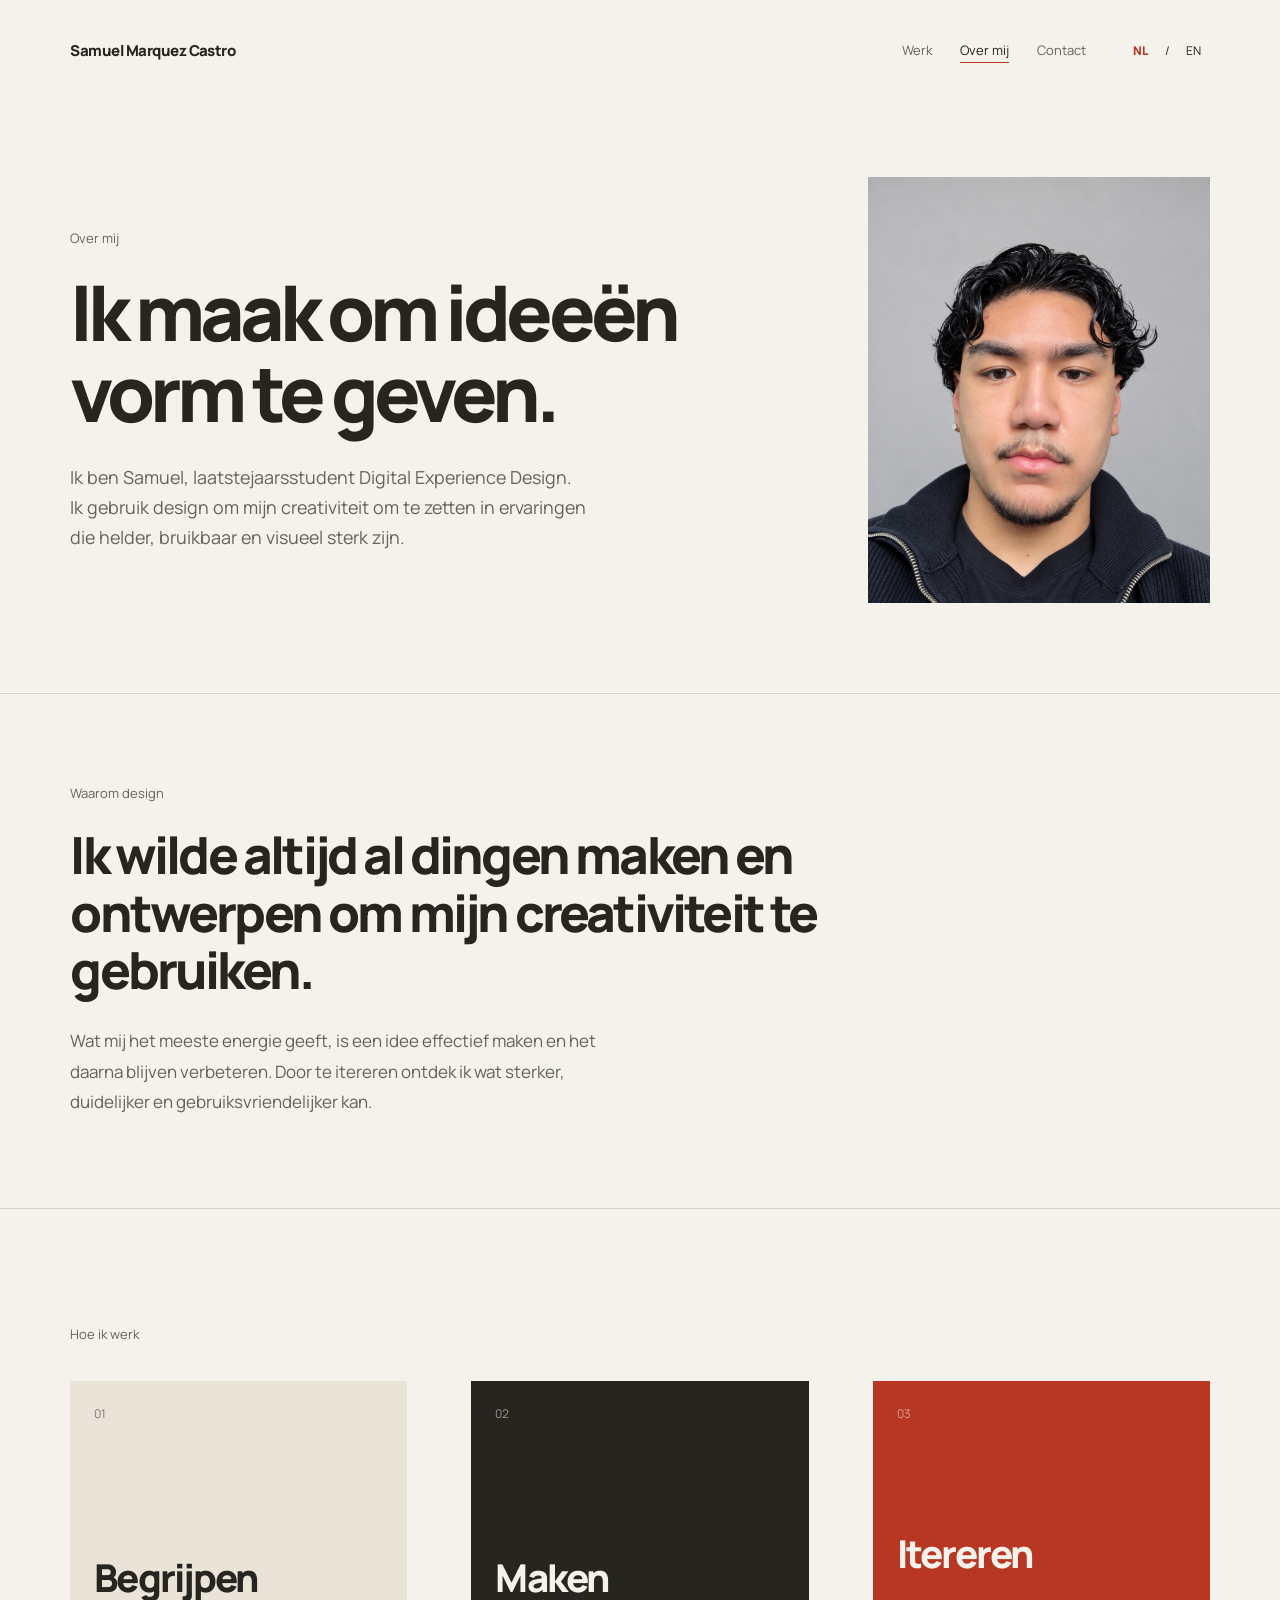
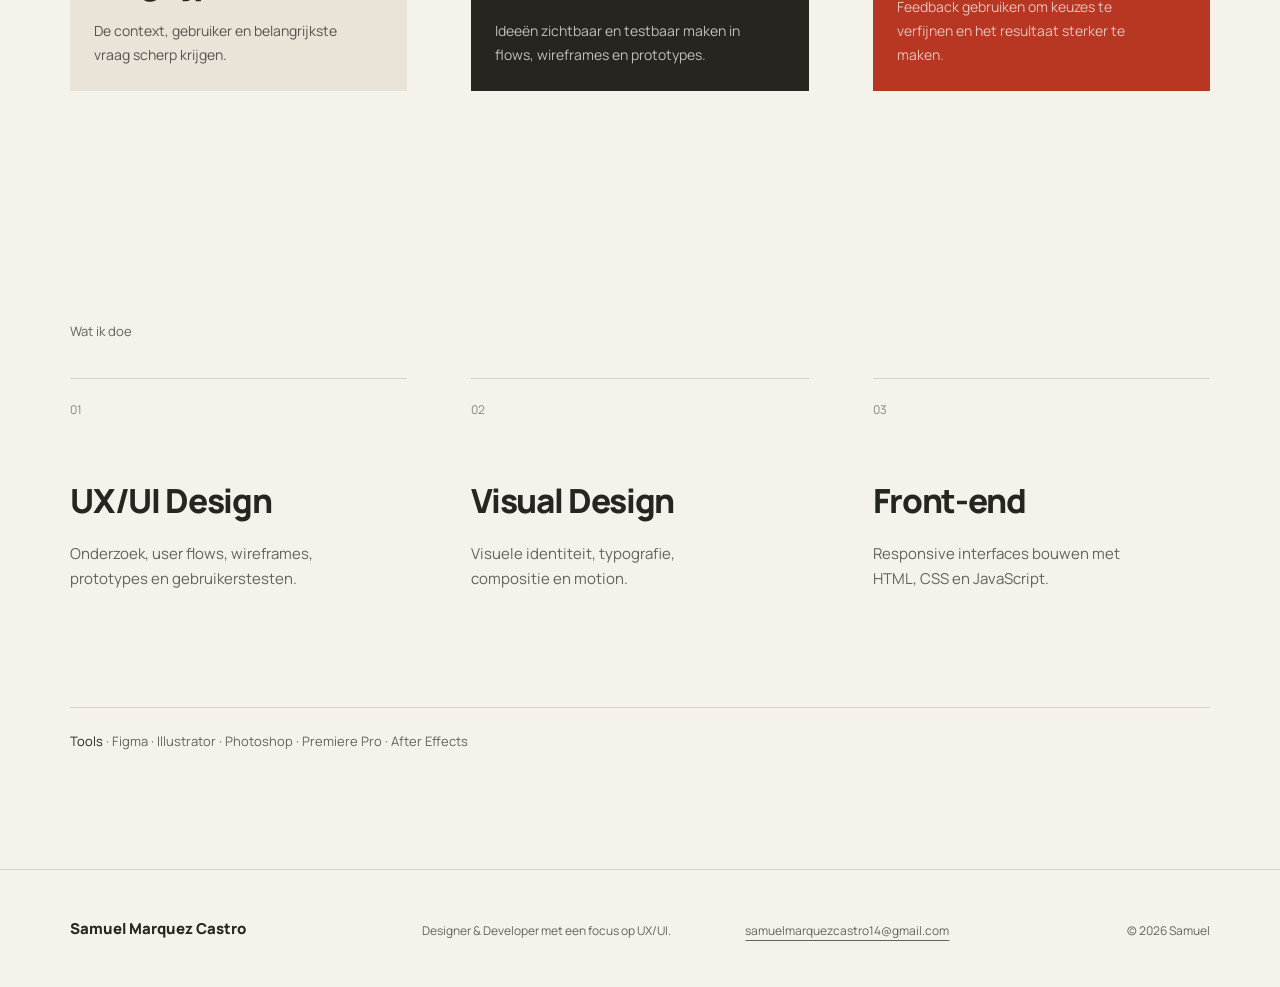
==== about.html @ f9fa9b51 "Refine portfolio identity and homepage motion" ====
<!doctype html>
<html lang="nl">
<head>
  <meta charset="utf-8">
  <meta name="viewport" content="width=device-width, initial-scale=1">
  <meta name="description" content="Over Samuel Marquez Castro, Designer & Developer met een focus op UX/UI.">
  <meta name="theme-color" content="#f5f2eb">
  <title>Over mij | Samuel Marquez Castro</title>
  <link rel="icon" href="assets/favicon.png" type="image/png">
  <link rel="preload" href="assets/fonts/manrope-bold.ttf" as="font" type="font/ttf" crossorigin>
  <link rel="stylesheet" href="css/style.css?v=14">
  <script src="js/main.js?v=8" defer></script>
</head>
<body data-page="about">
  <a class="skip-link" href="#main" data-i18n="skip">Naar de inhoud</a>
  <header class="site-header site-header-static">
    <a class="wordmark" href="index.html" aria-label="Samuel Marquez Castro, home"><span class="wordmark-full">Samuel Marquez Castro</span><span class="wordmark-short" aria-hidden="true">SMC</span></a>
    <div class="header-actions">
      <nav class="site-nav" aria-label="Hoofdnavigatie" data-i18n-aria="mainNavigation">
        <a href="work.html" data-page-link="work.html" data-i18n="navWork">Werk</a>
        <a href="about.html" data-page-link="about.html" data-i18n="navAbout" aria-current="page">Over mij</a>
        <a href="contact.html" data-page-link="contact.html" data-i18n="navContact">Contact</a>
      </nav>
      <nav class="language-switch" aria-label="Taalkeuze">
        <a href="?lang=nl" lang="nl" data-language="nl" aria-current="true">NL</a>
        <span aria-hidden="true">/</span>
        <a href="?lang=en" lang="en" data-language="en">EN</a>
      </nav>
    </div>
  </header>
  <main id="main" tabindex="-1">
    <section class="page-hero about-hero content-width" aria-labelledby="page-title">
      <div class="about-hero-copy">
        <p class="section-label" data-i18n="aboutLabel">Over mij</p>
        <h1 id="page-title" data-i18n="aboutTitle">Ik maak om ideeën vorm te geven.</h1>
        <p class="page-intro" data-i18n="aboutIntro">Ik ben Samuel, laatstejaarsstudent Digital Experience Design. Ik gebruik design om mijn creativiteit om te zetten in ervaringen die helder, bruikbaar en visueel sterk zijn.</p>
      </div>
      <figure class="about-portrait">
        <img src="assets/images/samuel-portrait.png" width="1122" height="1402" alt="Portret van Samuel Marquez Castro." data-i18n-alt="portraitAlt" decoding="async">
      </figure>
    </section>
    <section class="about-story content-width" aria-labelledby="direction-title">
      <p class="section-label" data-i18n="directionLabel">Waarom design</p>
      <div>
        <h2 id="direction-title" data-i18n="directionTitle">Ik wilde altijd al dingen maken en ontwerpen om mijn creativiteit te gebruiken.</h2>
        <p data-i18n="directionCopy">Wat mij het meeste energie geeft, is een idee effectief maken en het daarna blijven verbeteren. Door te itereren ontdek ik wat sterker, duidelijker en gebruiksvriendelijker kan.</p>
      </div>
    </section>
    <section class="process content-width" aria-labelledby="process-title">
      <h2 id="process-title" class="section-label" data-i18n="processLabel">Hoe ik werk</h2>
      <div class="process-grid">
        <article>
          <p class="service-number">01</p>
          <h3 data-i18n="processUnderstandTitle">Begrijpen</h3>
          <p data-i18n="processUnderstandCopy">De context, gebruiker en belangrijkste vraag scherp krijgen.</p>
        </article>
        <article>
          <p class="service-number">02</p>
          <h3 data-i18n="processMakeTitle">Maken</h3>
          <p data-i18n="processMakeCopy">Ideeën zichtbaar en testbaar maken in flows, wireframes en prototypes.</p>
        </article>
        <article>
          <p class="service-number">03</p>
          <h3 data-i18n="processIterateTitle">Itereren</h3>
          <p data-i18n="processIterateCopy">Feedback gebruiken om keuzes te verfijnen en het resultaat sterker te maken.</p>
        </article>
      </div>
    </section>
    <section class="services content-width" aria-labelledby="services-title">
      <h2 id="services-title" class="section-label" data-i18n="servicesLabel">Wat ik doe</h2>
      <div class="services-grid">
        <article>
          <p class="service-number">01</p>
          <h3>UX/UI Design</h3>
          <p data-i18n="serviceProduct">Onderzoek, user flows, wireframes, prototypes en gebruikerstesten.</p>
        </article>
        <article>
          <p class="service-number">02</p>
          <h3>Visual Design</h3>
          <p data-i18n="serviceVisual">Visuele identiteit, typografie, compositie en motion.</p>
        </article>
        <article>
          <p class="service-number">03</p>
          <h3>Front-end</h3>
          <p data-i18n="serviceFrontend">Responsive interfaces bouwen met HTML, CSS en JavaScript.</p>
        </article>
      </div>
      <p class="tools-line"><span data-i18n="toolsLabel">Tools</span> · Figma · Illustrator · Photoshop · Premiere Pro · After Effects</p>
    </section>
  </main>
  <footer class="site-footer content-width">
    <a class="footer-name" href="index.html" data-page-link="index.html">Samuel Marquez Castro</a>
    <p data-i18n="footerRole">Designer &amp; Developer met een focus op UX/UI.</p>
    <a class="footer-email" href="mailto:samuelmarquezcastro14@gmail.com">samuelmarquezcastro14@gmail.com</a>
    <p class="footer-meta">© <span data-current-year></span> Samuel</p>
  </footer>
</body>
</html>
---- css/style.css ----
/* Gedeelde portfolio-stijlen. Kleuren en buitenmarges staan in :root. */

@font-face {
  font-family: Manrope;
  src: url('../assets/fonts/manrope-bold.ttf') format('truetype');
  font-weight: 800;
  font-style: normal;
  font-display: swap;
}
@font-face {
  font-family: Manrope;
  src: url('../assets/fonts/manrope-regular.ttf') format('truetype');
  font-weight: 400;
  font-style: normal;
  font-display: swap;
}

:root {
  --background: #f5f2eb;
  --text: #262520;
  --accent: #b73723;
  --gutter: clamp(24px, 5.5vw, 104px);
}

* { box-sizing: border-box; }
html { color-scheme: light; }
body {
  margin: 0;
  background: var(--background);
  color: var(--text);
  font-family: Manrope, Arial, sans-serif;
  -webkit-font-smoothing: antialiased;
}
a { color: inherit; text-decoration: none; }
::selection { background: var(--accent); color: var(--background); }
:focus-visible { outline: 2px solid var(--accent); outline-offset: 6px; }
main:focus { outline: none; }
.accent { color: var(--accent); }

/* Header staat bovenop de hero en telt niet op bij de schermhoogte. */
.site-header {
  position: absolute;
  z-index: 1;
  inset: 0 0 auto;
  max-width: 1800px;
  height: 100px;
  margin-inline: auto;
  padding-inline: var(--gutter);
  display: flex;
  align-items: center;
  justify-content: space-between;
}
.site-header-static { position: relative; }
.wordmark {
  padding-block: 12px;
  font-size: 15px;
  font-weight: 800;
  letter-spacing: -.035em;
}
.wordmark-short { display: none; }
.header-actions { display: flex; align-items: center; gap: clamp(20px, 3vw, 54px); }
.site-nav { display: flex; align-items: center; gap: clamp(16px, 2.2vw, 36px); font-size: 13px; }
.site-nav a { padding-block: 12px; color: #666259; }
.site-nav a:hover,
.site-nav a[aria-current="page"] { color: var(--text); }
.site-nav a[aria-current="page"] { text-decoration: underline; text-decoration-color: var(--accent); text-underline-offset: 7px; }
.language-switch { display: flex; align-items: center; gap: 8px; font-size: 12px; }
.language-switch a { min-height: 44px; min-width: 32px; display: grid; place-items: center; }
.language-switch a[aria-current] { color: var(--accent); font-weight: 800; }
.language-switch a:hover { text-decoration: underline; text-underline-offset: 5px; }

/* Eén volledig openingsscherm met uitsluitend de grote titel. */
.hero {
  min-height: 100svh;
  min-height: 100dvh;
  max-width: 1800px;
  margin-inline: auto;
  padding: 120px var(--gutter);
  display: flex;
  align-items: center;
}
.hero-composition { width: 100%; text-align: center; }
.hero-role {
  margin: 0 0 clamp(28px, 4vw, 54px);
  font-size: 12px;
  line-height: 1.5;
  letter-spacing: .08em;
  text-transform: uppercase;
  color: #666259;
}
.hero h1 {
  width: 100%;
  margin: 0;
  text-align: center;
  font-size: clamp(54px, 8.2vw, 138px);
  font-weight: 800;
  line-height: 1.02;
  letter-spacing: -.07em;
  opacity: var(--hero-opacity, 1);
  transform: translate3d(0, var(--hero-shift, 0), 0);
  will-change: transform, opacity;
}
.hero-line { display: block; text-wrap: balance; }

/* Dezelfde marges verbinden de tekst en projectbeelden met de hero. */
.content-width { max-width: 1800px; margin-inline: auto; padding-inline: var(--gutter); }
.section-label { margin: 0; font-size: 13px; font-weight: 400; line-height: 1.6; color: #666259; }
.introduction { padding-block: clamp(80px, 7vw, 115px) clamp(75px, 8vw, 110px); }
.introduction h2 {
  max-width: 20ch;
  margin: 22px 0 0;
  font-size: clamp(40px, 4.8vw, 76px);
  font-weight: 800;
  line-height: 1.1;
  letter-spacing: -.06em;
  text-wrap: balance;
}
.intro-copy { max-width: 58ch; margin: 30px 0 0; font-size: clamp(17px, 1.4vw, 20px); line-height: 1.65; color: #666259; }
.selected-work { padding-bottom: clamp(90px, 12vw, 180px); }
.project-heading {
  display: grid;
  grid-template-columns: minmax(0, 1fr) auto auto;
  align-items: baseline;
  column-gap: clamp(12px, 1.6vw, 24px);
  margin-block: 26px 42px;
  padding-top: 18px;
  border-top: 1px solid #d8d2c8;
}
.project-heading h3 { grid-column: 1; grid-row: 1; margin: 0; font-size: clamp(52px, 7.8vw, 120px); font-weight: 800; line-height: 1.1; letter-spacing: -.065em; }
.project-heading .project-index { grid-column: 2; grid-row: 1; }
.project-heading .project-discipline { grid-column: 3; grid-row: 1; }
.project-index { margin: 0; font-size: 12px; color: #8a857c; font-variant-numeric: tabular-nums; }
.project-discipline { margin: 0; font-size: 13px; color: #666259; }
.project-stage {
  position: relative;
  overflow: hidden;
  margin: 0;
  min-height: clamp(560px, 51vw, 820px);
  --identity-shift: 0px;
  --device-shift: 0px;
  --logo-shift: 0px;
  --coat-shift: 0px;
  --knit-shift: 0px;
}
.project-stage-lumiere { min-height: clamp(630px, 60vw, 850px); background: #211d1c; color: #f2eee6; }
.lumiere-identity {
  position: absolute;
  z-index: 1;
  inset: 13% auto auto 8%;
  display: flex;
  flex-direction: column;
  align-items: flex-start;
  transform: translate3d(0, var(--identity-shift), 0);
}
.lumiere-identity span { margin-bottom: clamp(20px, 3vw, 38px); font-size: 12px; letter-spacing: .08em; text-transform: uppercase; color: #bdb4aa; }
.lumiere-identity img {
  display: block;
  width: clamp(300px, 36vw, 490px);
  height: auto;
  filter: invert(1);
}
.lumiere-device {
  position: absolute;
  z-index: 2;
  right: 7%;
  bottom: -12%;
  width: clamp(265px, 30vw, 400px);
  padding: 6px;
  border: 1px solid #4e4742;
  border-radius: 28px;
  background: #0d0c0c;
  box-shadow: 0 24px 60px #0007;
  transform: translate3d(0, var(--device-shift), 0);
}
.lumiere-device img {
  display: block;
  width: 100%;
  height: auto;
  border-radius: 21px;
}
.project-context { display: grid; grid-template-columns: 1.2fr 1fr; gap: 15%; margin-top: 40px; }
.project-description { margin: 0; max-width: 30ch; font-size: clamp(21px, 2.2vw, 32px); line-height: 1.5; letter-spacing: -.035em; }
.project-facts > p:not(.section-label) { max-width: 36ch; font-size: 15px; line-height: 1.7; color: #666259; margin: 14px 0 20px; }
.project-link { display: inline-flex; gap: 30px; align-items: center; min-height: 44px; border-bottom: 1px solid var(--accent); font-size: 14px; }
.project-link:hover { color: var(--accent); }
.project-link > span:last-child { transition: transform .25s ease; }
.project-link:hover > span:last-child { transform: translate(3px, -3px); }

.project-burberry { margin-top: clamp(150px, 18vw, 290px); }
.project-stage-burberry { background: #d8c8ae; }
.burberry-preview-logo {
  position: absolute;
  z-index: 1;
  top: 4%;
  right: 7%;
  width: min(30%, 360px);
  aspect-ratio: 3 / 2;
  overflow: hidden;
  transform: translate3d(0, var(--logo-shift), 0);
}
.burberry-preview-logo img,
.work-burberry-logo-crop img {
  position: absolute;
  display: block;
  width: 166.667%;
  max-width: none;
  height: auto;
  left: -33.333%;
  top: -67.5%;
}
.burberry-garment { position: absolute; z-index: 2; }
.burberry-garment img {
  display: block;
  width: 100%;
  height: auto;
  filter: drop-shadow(0 28px 25px #5a49352a);
}
.burberry-garment-coat {
  left: 5%;
  bottom: -18%;
  width: min(48%, 720px);
  transform: translate3d(0, var(--coat-shift), 0);
}
.burberry-garment-knit {
  right: 4%;
  bottom: -16%;
  width: min(34%, 510px);
  transform: translate3d(0, var(--knit-shift), 0);
}

.page-hero { padding-block: clamp(65px, 6vw, 100px) clamp(65px, 7vw, 105px); }
.page-hero h1,
.contact-page h1 {
  max-width: 19ch;
  margin: 22px 0 0;
  font-size: clamp(50px, 6vw, 94px);
  font-weight: 800;
  line-height: 1.06;
  letter-spacing: -.065em;
  text-wrap: balance;
}
.page-intro { max-width: 58ch; margin: 30px 0 0; font-size: clamp(17px, 1.4vw, 20px); line-height: 1.65; color: #666259; }
.about-hero {
  display: grid;
  grid-template-columns: minmax(0, 1.35fr) minmax(280px, .65fr);
  gap: clamp(50px, 7vw, 120px);
  align-items: center;
}
.about-hero-copy h1 { max-width: 12ch; }
.about-hero-copy .page-intro { max-width: 47ch; }
.about-portrait { margin: 0; }
.about-portrait img { display: block; width: 100%; height: auto; aspect-ratio: 4 / 5; object-fit: cover; }
.about-portrait figcaption { margin-top: 12px; font-size: 11px; color: #8a857c; }
.work-list { padding-bottom: clamp(130px, 17vw, 260px); }
.work-row {
  display: grid;
  grid-template-columns: 36px minmax(360px, .95fr) 1fr 44px;
  gap: clamp(18px, 3vw, 48px);
  align-items: center;
  padding-block: clamp(34px, 5vw, 72px);
  border-top: 1px solid #d8d2c8;
}
.work-row:last-child { border-bottom: 1px solid #d8d2c8; }
.work-row h2 { margin: 0; font-size: clamp(42px, 5.8vw, 88px); line-height: 1; letter-spacing: -.06em; }
.work-discipline { margin: 15px 0 0; font-size: 12px; color: #666259; }
.work-thumbnail { grid-column: 2; grid-row: 1 / 3; }
.work-title-group { grid-column: 3; grid-row: 1; align-self: end; }
.work-summary { grid-column: 3; grid-row: 2; align-self: start; margin-top: 22px; }
.work-arrow { grid-column: 4; grid-row: 1 / 3; }
.work-thumbnail {
  position: relative;
  overflow: hidden;
  min-height: 245px;
  aspect-ratio: 1.32 / 1;
  isolation: isolate;
}
.work-thumbnail img { position: absolute; z-index: 2; display: block; height: auto; transition: transform .5s cubic-bezier(.22, 1, .36, 1); }
.work-thumbnail:hover img { transform: translateY(-4px) scale(1.025); }
.work-thumbnail-lumiere { background: #211d1c; color: #f2eee6; }
.work-thumbnail-lumiere .work-thumbnail-logo { z-index: 1; top: 13%; left: 8%; width: 45%; filter: invert(1); transition: none; }
.work-thumbnail-lumiere:hover .work-thumbnail-logo { transform: none; }
.work-thumbnail-lumiere .work-preview-screen { right: 9%; bottom: -24%; width: 31%; border: 5px solid #0d0c0c; border-radius: 13px; }
.work-thumbnail-burberry { background: #d8c8ae; color: #2f281f; }
.work-thumbnail-burberry > img { right: 4%; bottom: -50%; width: 57%; filter: drop-shadow(0 16px 18px #5a49352a); }
.work-thumbnail-burberry > .work-burberry-logo-crop {
  position: absolute;
  z-index: 1;
  top: 7%;
  left: 8%;
  width: 45%;
  aspect-ratio: 3 / 2;
  overflow: hidden;
}
.work-thumbnail-burberry .work-burberry-logo-crop img { z-index: 1; transition: none; }
.work-thumbnail-burberry:hover .work-burberry-logo-crop img { transform: none; }
.work-summary > p:first-child { max-width: 32ch; margin: 0; font-size: 14px; line-height: 1.7; color: #666259; }
.work-type { margin: 25px 0 0; font-size: 11px; color: #8a857c; }
.work-arrow { display: grid; width: 44px; height: 44px; place-items: center; font-size: 18px; color: #8a857c; transition: color .25s ease, transform .25s ease; }
.work-row:has(.work-thumbnail:hover) .work-arrow { color: var(--accent); transform: translate(3px, -3px); }
.about-story {
  padding-block: clamp(65px, 7vw, 105px);
  border-top: 1px solid #d8d2c8;
}
.about-story h2 { max-width: 23ch; margin: 22px 0 28px; font-size: clamp(34px, 4vw, 62px); line-height: 1.12; letter-spacing: -.055em; }
.about-story div > p { max-width: 55ch; margin: 0; font-size: 17px; line-height: 1.8; color: #666259; }
.process { padding-block: clamp(80px, 9vw, 140px); border-top: 1px solid #d8d2c8; }
.process-grid { display: grid; grid-template-columns: repeat(3, 1fr); gap: clamp(30px, 5vw, 80px); margin-top: 36px; }
.process-grid article { min-height: 310px; padding: 24px; background: #e9e3d8; display: flex; flex-direction: column; }
.process-grid article:nth-child(2) { background: #262520; color: #f5f2eb; }
.process-grid article:nth-child(3) { background: #b73723; color: #f5f2eb; }
.process-grid .service-number { margin-bottom: auto; color: currentColor; opacity: .55; }
.process-grid h3 { margin: 50px 0 15px; font-size: clamp(27px, 3vw, 44px); letter-spacing: -.05em; }
.process-grid article > p:last-child { max-width: 29ch; margin: 0; font-size: 14px; line-height: 1.7; color: currentColor; opacity: .75; }
.services { padding-block: clamp(80px, 9vw, 140px); }
.services-grid { display: grid; grid-template-columns: repeat(3, 1fr); gap: clamp(30px, 5vw, 80px); margin-top: 36px; }
.services-grid article { padding-top: 22px; border-top: 1px solid #d8d2c8; }
.service-number { margin: 0 0 60px; font-size: 12px; color: #8a857c; }
.services-grid h3 { margin: 0 0 18px; font-size: clamp(24px, 2.6vw, 38px); letter-spacing: -.04em; }
.services-grid article > p:last-child { max-width: 31ch; margin: 0; font-size: 15px; line-height: 1.7; color: #666259; }
.tools-line { margin: clamp(70px, 9vw, 130px) 0 0; padding-top: 20px; border-top: 1px solid #d8d2c8; font-size: 13px; line-height: 2; color: #666259; }
.tools-line span { color: var(--text); }
.contact-page { min-height: calc(100svh - 100px); padding-block: clamp(65px, 6vw, 100px) clamp(90px, 10vw, 140px); }
.contact-panel {
  margin-top: clamp(75px, 8vw, 120px);
  padding: clamp(38px, 6vw, 90px);
  background: var(--text);
  color: var(--background);
}
.contact-kicker { margin: 0 0 clamp(70px, 10vw, 145px); font-size: 12px; color: #bbb5aa; }
.contact-email {
  display: flex;
  align-items: center;
  justify-content: space-between;
  gap: 35px;
  padding-bottom: 16px;
  border-bottom: 2px solid #716c63;
  font-size: clamp(22px, 3.5vw, 56px);
  line-height: 1.2;
  letter-spacing: -.05em;
  transition: border-color .25s ease;
}
.contact-email:hover { border-color: var(--accent); }
.contact-email span { transition: transform .25s ease; }
.contact-email:hover span:last-child { transform: translate(4px, -4px); }
.contact-details {
  display: grid;
  grid-template-columns: 1fr 1fr;
  gap: 12%;
  margin-top: clamp(70px, 9vw, 125px);
  padding-block: 30px;
  border-block: 1px solid #d8d2c8;
}
.contact-details > div { display: grid; grid-template-columns: .55fr 1fr; gap: 25px; }
.contact-details > div > p:last-child { max-width: 31ch; margin: 0; font-size: 14px; line-height: 1.7; }
.site-footer {
  display: grid;
  grid-template-columns: 1.1fr 1fr 1.2fr auto;
  gap: 32px;
  align-items: end;
  padding-block: 48px;
  border-top: 1px solid #d8d2c8;
  font-size: 12px;
  color: #666259;
}
.site-footer p { margin: 0; }
.footer-name { font-size: 15px; font-weight: 800; color: var(--text); }
.footer-name span { color: var(--accent); }
.footer-email { text-decoration: underline; text-underline-offset: 5px; }
.footer-email:hover { color: var(--text); }
.footer-meta { justify-self: end; }

/* Alleen JavaScript voegt de startstatus toe. Zonder JS blijft alles zichtbaar. */
@media (prefers-reduced-motion: no-preference) {
  .lumiere-identity,
  .lumiere-device,
  .burberry-preview-logo,
  .burberry-garment {
    will-change: transform;
  }
  .reveal-pending {
    opacity: 0;
    transform: translate3d(0, 28px, 0);
  }
  .reveal-pending.is-revealed {
    opacity: 1;
    transform: translate3d(0, 0, 0);
    transition: opacity .8s cubic-bezier(.22, 1, .36, 1),
      transform .8s cubic-bezier(.22, 1, .36, 1);
  }
  .project-stage.reveal-pending { transform: translate3d(0, 20px, 0); }
  .project-stage.reveal-pending.is-revealed { transform: translate3d(0, 0, 0); }
  .project-stage.reveal-pending img { transform: translate3d(0, 18px, 0); }
  .project-stage.reveal-pending.is-revealed img {
    transform: translate3d(0, 0, 0);
    transition: transform 1.05s cubic-bezier(.22, 1, .36, 1) .08s;
  }
  .project-stage.reveal-pending.is-revealed .lumiere-device img,
  .project-stage.reveal-pending.is-revealed .burberry-preview-logo img { transition-delay: .16s; }
  .project-context.reveal-pending {
    transform: none;
  }
  .project-context.reveal-pending > * {
    opacity: 0;
    transform: translate3d(0, 22px, 0);
  }
  .project-context.reveal-pending.is-revealed > * {
    opacity: 1;
    transform: translate3d(0, 0, 0);
    transition: opacity .75s cubic-bezier(.22, 1, .36, 1),
      transform .75s cubic-bezier(.22, 1, .36, 1);
  }
  .project-context.reveal-pending.is-revealed > *:last-child { transition-delay: .1s; }
}
@media (prefers-reduced-motion: reduce) {
  .hero h1,
  .lumiere-identity,
  .lumiere-device,
  .burberry-preview-logo,
  .burberry-garment { transform: none; opacity: 1; }
  .project-link > span:last-child { transition: none; transform: none; }
  .work-thumbnail img,
  .work-arrow,
  .contact-email,
  .contact-email span { transition: none; }
  .work-thumbnail:hover img,
  .work-row:has(.work-thumbnail:hover) .work-arrow { transform: none; }
}

/* De hero blijft direct zichtbaar; alleen de regels komen subtiel binnen. */
@keyframes enter {
  from { opacity: 0; transform: translate3d(0, 20px, 0); }
  to { opacity: 1; transform: translate3d(0, 0, 0); }
}
@media (prefers-reduced-motion: no-preference) {
  .hero-role { animation: enter .7s cubic-bezier(.22, 1, .36, 1) both; }
  .hero-line { animation: enter .9s cubic-bezier(.22, 1, .36, 1) both; }
  .hero-line:first-child { animation-delay: .08s; }
  .hero-line:last-child { animation-delay: .16s; }
}

.skip-link {
  position: fixed;
  top: 12px;
  left: 20px;
  z-index: 2;
  padding: 12px 20px;
  background: var(--text);
  color: var(--background);
  transform: translateY(-160%);
}
.skip-link:focus { transform: translateY(0); }

/* Op mobiel delen beide regels dezelfde linkermarge. */
@media (max-width: 767px) {
  .site-header { height: 80px; }
  .wordmark { font-size: 18px; letter-spacing: -.055em; }
  .wordmark-full { display: none; }
  .wordmark-short { display: inline; }
  .header-actions { gap: 12px; }
  .site-nav { gap: 12px; font-size: 11px; }
  .site-nav a { padding-block: 14px; }
  .language-switch { gap: 3px; font-size: 10px; }
  .language-switch a { min-width: 23px; }
  .hero { padding-block: 100px; }
  .hero-role { max-width: 28ch; margin-inline: auto; font-size: 10px; }
  .hero h1 { font-size: clamp(43px, 11.8vw, 72px); line-height: 1.06; }
  .project-heading { gap: 8px 12px; margin-block: 22px 28px; }
  .project-heading h3 { grid-column: 1 / -1; grid-row: 1; }
  .project-heading .project-index { grid-column: 2; grid-row: 2; }
  .project-heading .project-discipline { grid-column: 3; grid-row: 2; }
  .project-stage { min-height: 540px; }
  .project-stage-lumiere { min-height: 570px; }
  .lumiere-identity { inset: 9% auto auto 8%; }
  .lumiere-identity span { margin-bottom: 21px; font-size: 10px; }
  .lumiere-identity img { width: min(40vw, 160px); }
  .lumiere-device { right: 8%; bottom: -7%; width: 58%; max-width: 250px; border-radius: 24px; }
  .lumiere-device img { border-radius: 16px; }
  .project-context { grid-template-columns: 1fr; gap: 28px; margin-top: 28px; }
  .project-burberry { margin-top: 130px; }
  .project-stage-burberry { min-height: 500px; }
  .burberry-preview-logo { top: 6%; right: 8%; width: min(50%, 210px); }
  .burberry-garment-coat { left: -13%; bottom: -7%; width: 78%; }
  .burberry-garment-knit { right: -10%; bottom: -3%; width: 55%; }
  .page-hero { padding-block: 65px 80px; }
  .page-hero h1,
  .contact-page h1 { margin-top: 18px; font-size: clamp(44px, 12vw, 64px); }
  .page-intro { margin-top: 24px; }
  .about-hero { grid-template-columns: 1fr; gap: 60px; }
  .about-portrait { width: 82%; margin-left: auto; }
  .work-row { grid-template-columns: 28px 1fr 44px; gap: 18px 12px; align-items: start; }
  .work-row > .project-index { grid-column: 1; grid-row: 2; margin-top: 8px; }
  .work-thumbnail { grid-column: 1 / -1; min-height: 0; aspect-ratio: 1.25 / 1; }
  .work-thumbnail-lumiere .work-preview-screen { width: 34%; }
  .work-thumbnail-burberry > img { bottom: -42%; width: 61%; }
  .work-title-group { grid-column: 2; grid-row: 2; }
  .work-arrow { grid-column: 3; grid-row: 2; }
  .work-summary { grid-column: 2 / -1; }
  .process-grid { grid-template-columns: 1fr; gap: 14px; }
  .process-grid article { min-height: 270px; }
  .services-grid { grid-template-columns: 1fr; gap: 56px; }
  .service-number { margin-bottom: 32px; }
  .contact-page { min-height: calc(100svh - 80px); padding-block: 65px 110px; }
  .contact-panel { margin-inline: calc(var(--gutter) * -1); padding-inline: var(--gutter); }
  .contact-kicker { margin-bottom: 75px; }
  .contact-email { max-width: 100%; gap: 14px; font-size: clamp(17px, 5vw, 22px); overflow-wrap: anywhere; }
  .contact-details { grid-template-columns: 1fr; gap: 38px; }
  .contact-details > div { grid-template-columns: 1fr; gap: 8px; }
  .site-footer { grid-template-columns: 1fr; gap: 16px; align-items: start; }
  .footer-meta { justify-self: start; margin-top: 18px; }
}
@media (max-width: 360px) {
  .site-header {
    height: 116px;
    flex-direction: column;
    align-items: flex-start;
    justify-content: center;
    gap: 4px;
  }
  .wordmark { padding-block: 0; }
  .header-actions { width: 100%; justify-content: space-between; gap: 8px; }
}
@media (max-height: 500px) and (min-width: 768px) {
  .hero { padding-block: 100px 40px; }
  .hero h1 { font-size: 18vh; }
}
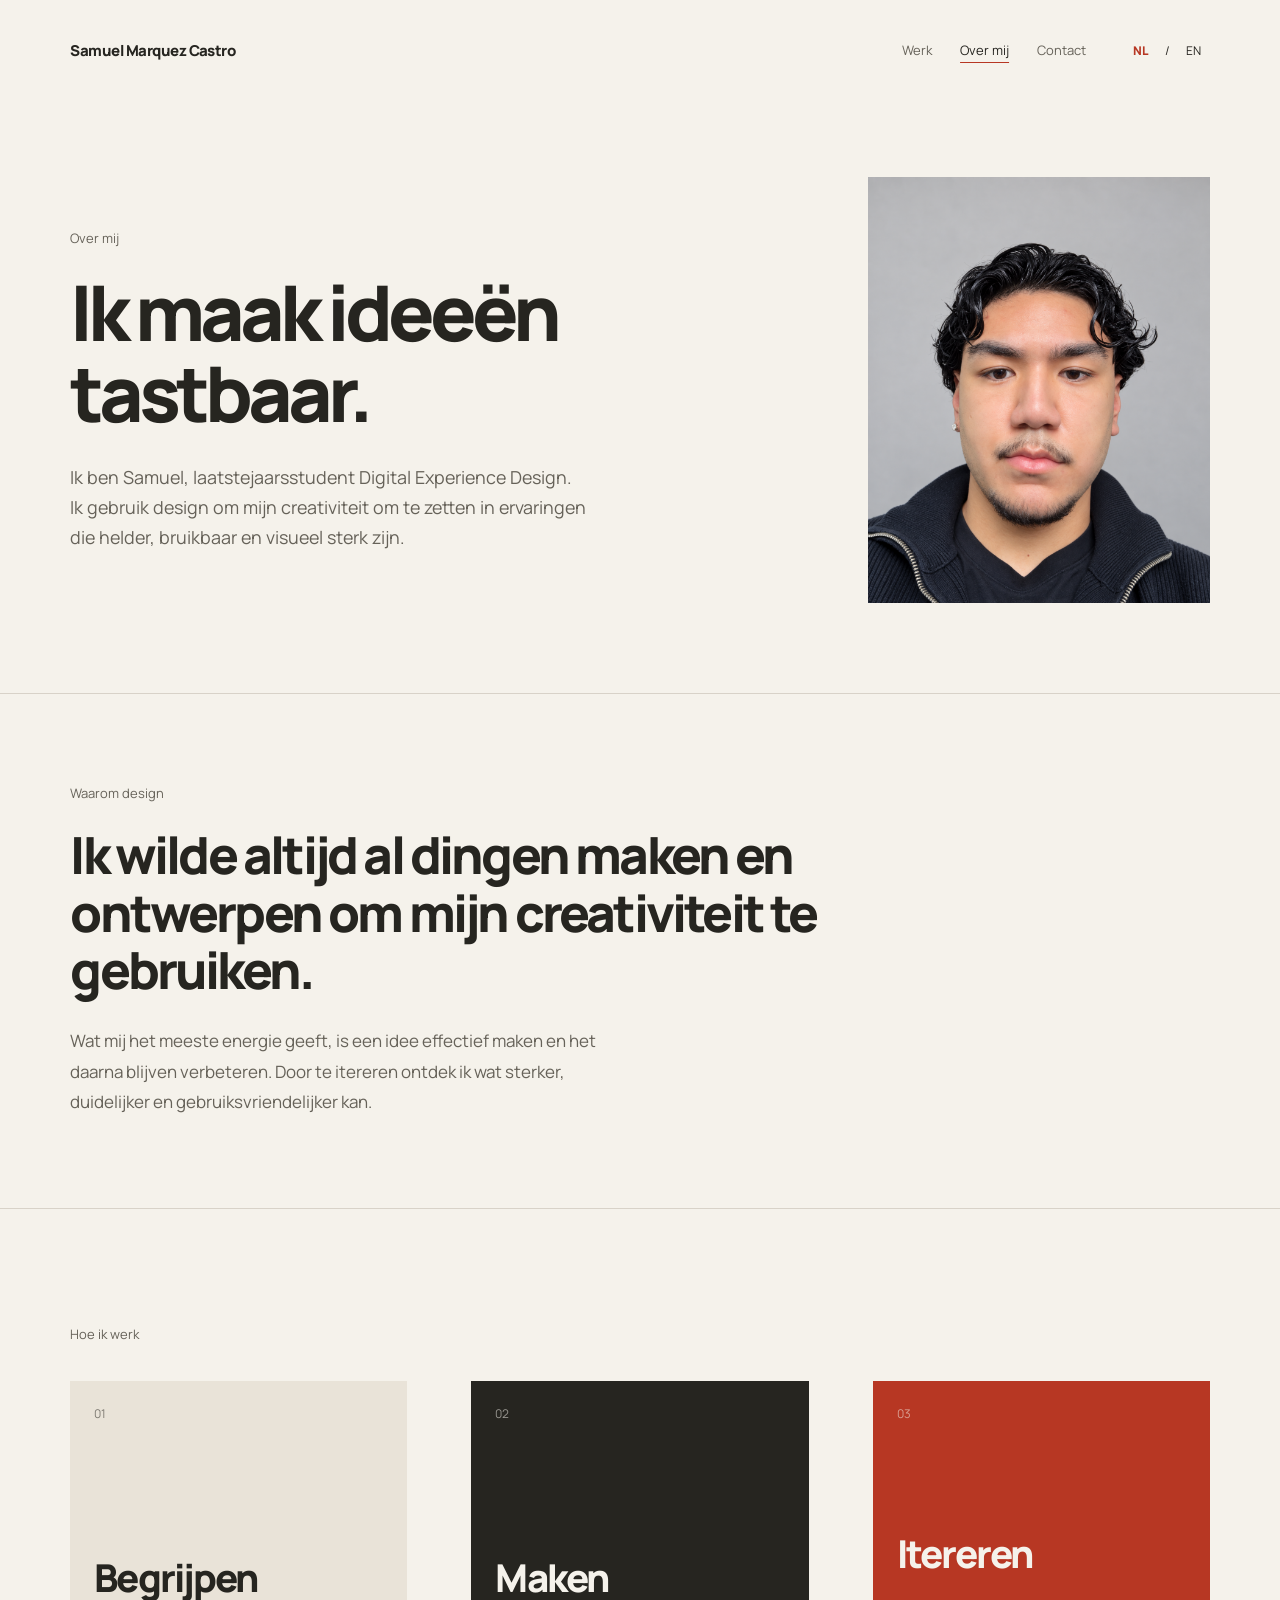
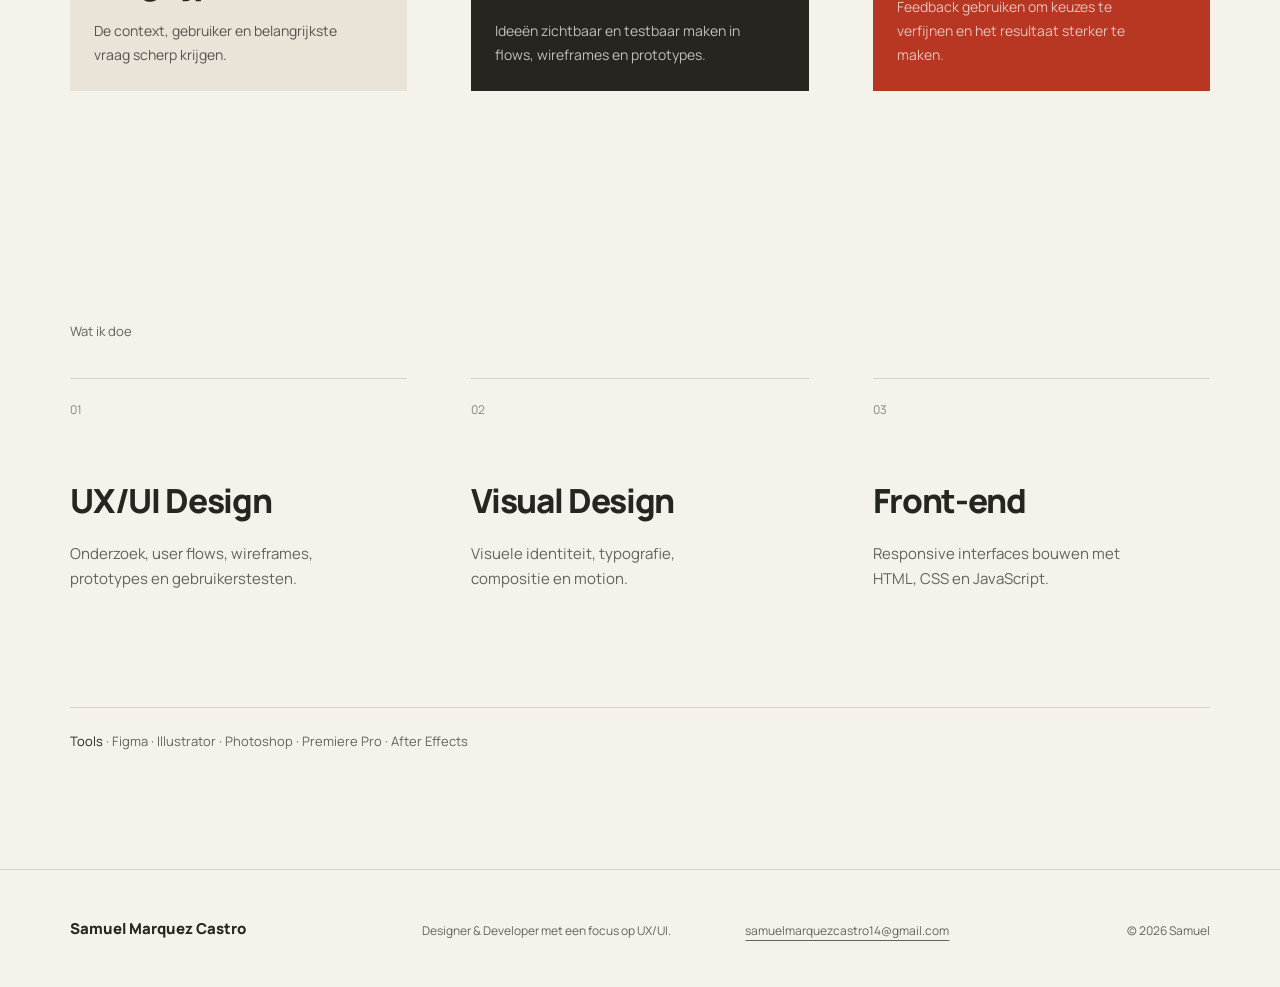
==== commit 00e6c25f: "Improve portfolio case study previews and layout" ====
--- a/about.html
+++ b/about.html
@@ -8,8 +8,8 @@
   <title>Over mij | Samuel Marquez Castro</title>
   <link rel="icon" href="assets/favicon.png" type="image/png">
   <link rel="preload" href="assets/fonts/manrope-bold.ttf" as="font" type="font/ttf" crossorigin>
-  <link rel="stylesheet" href="css/style.css?v=14">
-  <script src="js/main.js?v=8" defer></script>
+  <link rel="stylesheet" href="css/style.css?v=26">
+  <script src="js/main.js?v=22" defer></script>
 </head>
 <body data-page="about">
   <a class="skip-link" href="#main" data-i18n="skip">Naar de inhoud</a>
--- a/css/style.css
+++ b/css/style.css
@@ -117,7 +117,14 @@
 }
 .intro-copy { max-width: 58ch; margin: 30px 0 0; font-size: clamp(17px, 1.4vw, 20px); line-height: 1.65; color: #666259; }
 .selected-work { padding-bottom: clamp(90px, 12vw, 180px); }
+.project {
+  display: grid;
+  grid-template-columns: minmax(0, 1.25fr) minmax(0, .75fr);
+  column-gap: clamp(32px, 6vw, 96px);
+  align-items: center;
+}
 .project-heading {
+  grid-column: 1 / -1;
   display: grid;
   grid-template-columns: minmax(0, 1fr) auto auto;
   align-items: baseline;
@@ -133,16 +140,70 @@
 .project-discipline { margin: 0; font-size: 13px; color: #666259; }
 .project-stage {
   position: relative;
+  grid-column: 1;
   overflow: hidden;
   margin: 0;
-  min-height: clamp(560px, 51vw, 820px);
+  min-height: clamp(350px, 34vw, 500px);
   --identity-shift: 0px;
   --device-shift: 0px;
   --logo-shift: 0px;
   --coat-shift: 0px;
   --knit-shift: 0px;
 }
-.project-stage-lumiere { min-height: clamp(630px, 60vw, 850px); background: #211d1c; color: #f2eee6; }
+.project-stage-link { display: block; color: inherit; text-decoration: none; cursor: pointer; }
+.project-stage-open-label {
+  position: absolute;
+  z-index: 4;
+  right: 0;
+  bottom: 0;
+  display: flex;
+  align-items: center;
+  gap: 28px;
+  padding: 16px 20px;
+  background: var(--background);
+  color: var(--text);
+  font-size: 12px;
+  opacity: 0;
+  pointer-events: none;
+  transform: translateY(6px);
+  transition: color .25s ease, padding-right .25s ease, opacity .25s ease, transform .25s ease;
+}
+.project-stage-link:hover .project-stage-open-label,
+.project-stage-link:focus-visible .project-stage-open-label { color: var(--accent); padding-right: 24px; opacity: 1; transform: translateY(0); }
+.project-stage-link:focus-visible { outline: 2px solid var(--accent); outline-offset: 5px; }
+.project-stage-link .light-love-device img,
+.project-stage-link .lumiere-device img,
+.project-stage-link .lumiere-identity img { transition: transform .7s cubic-bezier(.22, 1, .36, 1); }
+.project-stage-link:hover .light-love-device img,
+.project-stage-link:focus-visible .light-love-device img,
+.project-stage-link:hover .lumiere-device img,
+.project-stage-link:focus-visible .lumiere-device img { transform: translateY(-1.5%) scale(1.012); }
+.project-stage-link:hover .lumiere-identity img,
+.project-stage-link:focus-visible .lumiere-identity img { transform: scale(1.025); }
+.project-stage-light-love { background: #18284a; color: #f6f2e9; }
+.light-love-identity {
+  position: absolute;
+  z-index: 1;
+  inset: 15% auto auto 8%;
+  max-width: 42%;
+  transform: translate3d(0, var(--identity-shift), 0);
+}
+.light-love-identity span { display: block; max-width: 30ch; margin-bottom: 24px; color: #d4d9e4; font-size: 12px; line-height: 1.5; }
+.light-love-identity strong { display: block; font-size: clamp(34px, 4.5vw, 58px); line-height: .94; letter-spacing: -.065em; }
+.light-love-device {
+  position: absolute;
+  z-index: 2;
+  top: 8%;
+  right: 10%;
+  width: clamp(190px, 22vw, 280px);
+  height: 112%;
+  overflow: hidden;
+  background: #fff;
+  box-shadow: 0 20px 50px #0c152c50;
+  transform: translate3d(0, var(--device-shift), 0);
+}
+.light-love-device img { display: block; width: 100%; height: auto; }
+.project-stage-lumiere { min-height: clamp(350px, 34vw, 500px); background: #211d1c; color: #f2eee6; }
 .lumiere-identity {
   position: absolute;
   z-index: 1;
@@ -155,7 +216,7 @@
 .lumiere-identity span { margin-bottom: clamp(20px, 3vw, 38px); font-size: 12px; letter-spacing: .08em; text-transform: uppercase; color: #bdb4aa; }
 .lumiere-identity img {
   display: block;
-  width: clamp(300px, 36vw, 490px);
+  width: clamp(190px, 20vw, 250px);
   height: auto;
   filter: invert(1);
 }
@@ -164,7 +225,7 @@
   z-index: 2;
   right: 7%;
   bottom: -12%;
-  width: clamp(265px, 30vw, 400px);
+  width: clamp(150px, 18vw, 225px);
   padding: 6px;
   border: 1px solid #4e4742;
   border-radius: 28px;
@@ -178,7 +239,7 @@
   height: auto;
   border-radius: 21px;
 }
-.project-context { display: grid; grid-template-columns: 1.2fr 1fr; gap: 15%; margin-top: 40px; }
+.project-context { grid-column: 2; grid-row: 2; display: grid; grid-template-columns: 1fr; gap: 28px; margin-top: 0; }
 .project-description { margin: 0; max-width: 30ch; font-size: clamp(21px, 2.2vw, 32px); line-height: 1.5; letter-spacing: -.035em; }
 .project-facts > p:not(.section-label) { max-width: 36ch; font-size: 15px; line-height: 1.7; color: #666259; margin: 14px 0 20px; }
 .project-link { display: inline-flex; gap: 30px; align-items: center; min-height: 44px; border-bottom: 1px solid var(--accent); font-size: 14px; }
@@ -251,31 +312,111 @@
 .about-portrait { margin: 0; }
 .about-portrait img { display: block; width: 100%; height: auto; aspect-ratio: 4 / 5; object-fit: cover; }
 .about-portrait figcaption { margin-top: 12px; font-size: 11px; color: #8a857c; }
+.work-hero {
+  display: grid;
+  grid-template-columns: minmax(0, 1.2fr) minmax(300px, .8fr);
+  gap: clamp(60px, 9vw, 150px);
+  align-items: end;
+}
+.work-hero h1 { max-width: 15ch; font-size: clamp(50px, 5.4vw, 84px); }
+.work-hero-intro {
+  padding-left: clamp(24px, 3vw, 46px);
+  border-left: 1px solid #d8d2c8;
+}
+.work-hero-intro .page-intro { margin-top: 0; }
 .work-list { padding-bottom: clamp(130px, 17vw, 260px); }
 .work-row {
   display: grid;
-  grid-template-columns: 36px minmax(360px, .95fr) 1fr 44px;
-  gap: clamp(18px, 3vw, 48px);
-  align-items: center;
-  padding-block: clamp(34px, 5vw, 72px);
+  grid-template-columns: repeat(2, minmax(0, 1fr));
+  column-gap: clamp(48px, 8vw, 130px);
+  align-items: start;
+  padding-block: clamp(44px, 6vw, 92px) clamp(90px, 10vw, 155px);
   border-top: 1px solid #d8d2c8;
 }
 .work-row:last-child { border-bottom: 1px solid #d8d2c8; }
-.work-row h2 { margin: 0; font-size: clamp(42px, 5.8vw, 88px); line-height: 1; letter-spacing: -.06em; }
-.work-discipline { margin: 15px 0 0; font-size: 12px; color: #666259; }
-.work-thumbnail { grid-column: 2; grid-row: 1 / 3; }
-.work-title-group { grid-column: 3; grid-row: 1; align-self: end; }
-.work-summary { grid-column: 3; grid-row: 2; align-self: start; margin-top: 22px; }
-.work-arrow { grid-column: 4; grid-row: 1 / 3; }
+.work-project-header {
+  grid-column: 1 / -1;
+  display: grid;
+  grid-template-columns: minmax(0, 1fr) auto auto;
+  align-items: baseline;
+  gap: 0 clamp(12px, 1.6vw, 24px);
+  margin-bottom: clamp(30px, 4vw, 54px);
+}
+.work-project-header > .project-index { grid-column: 2; grid-row: 1; }
+.work-title-group { display: contents; }
+.work-title-group h2 { grid-column: 1; grid-row: 1; }
+.work-title-group .work-discipline { grid-column: 3; grid-row: 1; }
+.work-row h2 { margin: 0; font-size: clamp(52px, 5.5vw, 90px); line-height: 1; letter-spacing: -.065em; }
+.work-discipline { margin: 0; font-size: 12px; color: #666259; }
 .work-thumbnail {
   position: relative;
   overflow: hidden;
-  min-height: 245px;
-  aspect-ratio: 1.32 / 1;
+  grid-column: 1;
+  width: min(100%, 900px);
+  min-height: 320px;
+  aspect-ratio: 1.46 / 1;
   isolation: isolate;
 }
 .work-thumbnail img { position: absolute; z-index: 2; display: block; height: auto; transition: transform .5s cubic-bezier(.22, 1, .36, 1); }
 .work-thumbnail:hover img { transform: translateY(-4px) scale(1.025); }
+.work-thumbnail-light-love {
+  margin: 0;
+  background: #18284a;
+  color: #f6f2e9;
+}
+.work-light-love-title {
+  position: absolute;
+  z-index: 1;
+  top: 11%;
+  left: 8%;
+  display: flex;
+  flex-direction: column;
+  gap: 20px;
+}
+.work-light-love-title span { font-size: 10px; letter-spacing: .12em; text-transform: uppercase; opacity: .72; }
+.work-light-love-title strong { font-size: clamp(34px, 3.8vw, 60px); line-height: .92; letter-spacing: -.06em; }
+.work-browser-frame {
+  position: absolute;
+  z-index: 2;
+  top: 9%;
+  right: 7%;
+  width: 47%;
+  height: 104%;
+  overflow: hidden;
+  background: #fff;
+  box-shadow: 0 18px 35px #050b1838;
+}
+.work-thumbnail .work-browser-frame img { top: 0; left: 0; width: 100%; transition: transform .7s cubic-bezier(.22, 1, .36, 1); }
+.work-thumbnail-light-love:hover .work-browser-frame img { transform: translateY(-1.5%) scale(1.012); }
+.work-thumbnail-next {
+  margin: 0;
+  background: #eee7dc;
+  color: #191a18;
+}
+.work-thumbnail-next::after {
+  content: "";
+  position: absolute;
+  right: 0;
+  bottom: 0;
+  width: 42%;
+  height: 12px;
+  background: #eba936;
+}
+.work-next-screen {
+  position: absolute;
+  z-index: 1;
+  top: 8%;
+  left: 7%;
+  width: 53%;
+  height: 105%;
+  overflow: hidden;
+  background: #f7f2e9;
+  box-shadow: 0 18px 35px #4f473b26;
+}
+.work-thumbnail .work-next-screen img { top: 0; left: 0; width: 100%; transition: transform .7s cubic-bezier(.22, 1, .36, 1); }
+.work-thumbnail-next:hover .work-next-screen img { transform: translateY(-1.5%) scale(1.012); }
+.work-thumbnail .work-next-logo { z-index: 2; top: 20%; right: 7%; width: 29%; transition: none; }
+.work-thumbnail-next:hover .work-next-logo { transform: none; }
 .work-thumbnail-lumiere { background: #211d1c; color: #f2eee6; }
 .work-thumbnail-lumiere .work-thumbnail-logo { z-index: 1; top: 13%; left: 8%; width: 45%; filter: invert(1); transition: none; }
 .work-thumbnail-lumiere:hover .work-thumbnail-logo { transform: none; }
@@ -293,10 +434,61 @@
 }
 .work-thumbnail-burberry .work-burberry-logo-crop img { z-index: 1; transition: none; }
 .work-thumbnail-burberry:hover .work-burberry-logo-crop img { transform: none; }
-.work-summary > p:first-child { max-width: 32ch; margin: 0; font-size: 14px; line-height: 1.7; color: #666259; }
+.work-open-label {
+  position: absolute;
+  z-index: 4;
+  right: 0;
+  bottom: 0;
+  display: flex;
+  align-items: center;
+  gap: 28px;
+  padding: 16px 20px;
+  background: var(--background);
+  color: var(--text);
+  font-size: 12px;
+  transition: color .25s ease, padding-right .25s ease;
+}
+.work-thumbnail:hover .work-open-label,
+.work-thumbnail:focus-visible .work-open-label { color: var(--accent); padding-right: 24px; }
+.work-project-copy { grid-column: 2; }
+.work-contribution {
+  max-width: 22ch;
+  margin: 18px 0 26px;
+  font-size: clamp(24px, 2.1vw, 34px);
+  line-height: 1.2;
+  letter-spacing: -.045em;
+}
+.work-project-copy > p:not(.section-label, .work-contribution, .work-type) {
+  max-width: 35ch;
+  margin: 0;
+  font-size: 14px;
+  line-height: 1.7;
+  color: #666259;
+}
 .work-type { margin: 25px 0 0; font-size: 11px; color: #8a857c; }
-.work-arrow { display: grid; width: 44px; height: 44px; place-items: center; font-size: 18px; color: #8a857c; transition: color .25s ease, transform .25s ease; }
-.work-row:has(.work-thumbnail:hover) .work-arrow { color: var(--accent); transform: translate(3px, -3px); }
+.work-process {
+  counter-reset: work-step;
+  display: grid;
+  grid-template-columns: repeat(2, minmax(0, 1fr));
+  gap: 18px 24px;
+  margin: clamp(38px, 4vw, 58px) 0 0;
+  padding: 22px 0 0;
+  border-top: 1px solid #d8d2c8;
+  list-style: none;
+}
+.work-process li {
+  counter-increment: work-step;
+  display: flex;
+  align-items: baseline;
+  gap: 9px;
+  font-size: 11px;
+  color: #666259;
+}
+.work-process li::before {
+  content: "0" counter(work-step);
+  font-variant-numeric: tabular-nums;
+  color: var(--accent);
+}
 .about-story {
   padding-block: clamp(65px, 7vw, 105px);
   border-top: 1px solid #d8d2c8;
@@ -419,11 +611,22 @@
   .burberry-garment { transform: none; opacity: 1; }
   .project-link > span:last-child { transition: none; transform: none; }
   .work-thumbnail img,
-  .work-arrow,
+  .work-open-label,
+  .project-stage-open-label,
+  .project-stage-link .light-love-device img,
+  .project-stage-link .lumiere-device img,
+  .project-stage-link .lumiere-identity img,
   .contact-email,
   .contact-email span { transition: none; }
-  .work-thumbnail:hover img,
-  .work-row:has(.work-thumbnail:hover) .work-arrow { transform: none; }
+  .work-thumbnail:hover img { transform: none; }
+  .project-stage-link:hover .light-love-device img,
+  .project-stage-link:focus-visible .light-love-device img,
+  .project-stage-link:hover .lumiere-device img,
+  .project-stage-link:focus-visible .lumiere-device img,
+  .project-stage-link:hover .lumiere-identity img,
+  .project-stage-link:focus-visible .lumiere-identity img { transform: none; }
+  .project-stage-link:hover .project-stage-open-label,
+  .project-stage-link:focus-visible .project-stage-open-label { transform: none; }
 }
 
 /* De hero blijft direct zichtbaar; alleen de regels komen subtiel binnen. */
@@ -450,6 +653,11 @@
 }
 .skip-link:focus { transform: translateY(0); }
 
+@media (max-width: 960px) {
+  .project { grid-template-columns: 1fr; row-gap: 30px; }
+  .project-stage { min-height: clamp(340px, 54vw, 500px); }
+  .project-context { grid-column: 1; grid-row: auto; grid-template-columns: minmax(0, 1.2fr) minmax(0, 1fr); gap: 8%; }
+}
 /* Op mobiel delen beide regels dezelfde linkermarge. */
 @media (max-width: 767px) {
   .site-header { height: 80px; }
@@ -464,37 +672,52 @@
   .hero { padding-block: 100px; }
   .hero-role { max-width: 28ch; margin-inline: auto; font-size: 10px; }
   .hero h1 { font-size: clamp(43px, 11.8vw, 72px); line-height: 1.06; }
-  .project-heading { gap: 8px 12px; margin-block: 22px 28px; }
+  .project { row-gap: 22px; }
+  .project-heading { gap: 8px 12px; margin-block: 22px 0; }
   .project-heading h3 { grid-column: 1 / -1; grid-row: 1; }
   .project-heading .project-index { grid-column: 2; grid-row: 2; }
   .project-heading .project-discipline { grid-column: 3; grid-row: 2; }
-  .project-stage { min-height: 540px; }
-  .project-stage-lumiere { min-height: 570px; }
-  .lumiere-identity { inset: 9% auto auto 8%; }
+  .project-stage { min-height: 330px; }
+  .project-stage-lumiere { min-height: 350px; }
+  .light-love-identity { top: 12%; left: 7%; max-width: 47%; }
+  .light-love-identity span { max-width: 22ch; margin-bottom: 17px; font-size: 10px; }
+  .light-love-identity strong { font-size: clamp(32px, 8.6vw, 46px); }
+  .light-love-device { top: 10%; right: 6%; width: 43%; height: 112%; }
+  .lumiere-identity { inset: 12% auto auto 7%; }
   .lumiere-identity span { margin-bottom: 21px; font-size: 10px; }
-  .lumiere-identity img { width: min(40vw, 160px); }
-  .lumiere-device { right: 8%; bottom: -7%; width: 58%; max-width: 250px; border-radius: 24px; }
+  .lumiere-identity img { width: min(33vw, 130px); }
+  .lumiere-device { right: 7%; bottom: -9%; width: 48%; max-width: 210px; border-radius: 24px; }
   .lumiere-device img { border-radius: 16px; }
-  .project-context { grid-template-columns: 1fr; gap: 28px; margin-top: 28px; }
-  .project-burberry { margin-top: 130px; }
-  .project-stage-burberry { min-height: 500px; }
-  .burberry-preview-logo { top: 6%; right: 8%; width: min(50%, 210px); }
-  .burberry-garment-coat { left: -13%; bottom: -7%; width: 78%; }
-  .burberry-garment-knit { right: -10%; bottom: -3%; width: 55%; }
+  .project-context { grid-template-columns: 1fr; gap: 24px; margin-top: 0; }
   .page-hero { padding-block: 65px 80px; }
   .page-hero h1,
   .contact-page h1 { margin-top: 18px; font-size: clamp(44px, 12vw, 64px); }
   .page-intro { margin-top: 24px; }
   .about-hero { grid-template-columns: 1fr; gap: 60px; }
   .about-portrait { width: 82%; margin-left: auto; }
-  .work-row { grid-template-columns: 28px 1fr 44px; gap: 18px 12px; align-items: start; }
-  .work-row > .project-index { grid-column: 1; grid-row: 2; margin-top: 8px; }
-  .work-thumbnail { grid-column: 1 / -1; min-height: 0; aspect-ratio: 1.25 / 1; }
+  .work-hero { grid-template-columns: 1fr; gap: 42px; }
+  .work-hero-intro { padding: 24px 0 0; border-top: 1px solid #d8d2c8; border-left: 0; }
+  .work-row { grid-template-columns: 1fr; padding-block: 34px 105px; }
+  .work-project-header { grid-column: 1; grid-template-columns: minmax(0, 1fr) auto auto; gap: 8px 12px; margin-bottom: 28px; }
+  .work-title-group { display: contents; }
+  .work-title-group h2 { grid-column: 1 / -1; grid-row: 1; }
+  .work-project-header > .project-index { grid-column: 2; grid-row: 2; }
+  .work-title-group .work-discipline { grid-column: 3; grid-row: 2; }
+  .work-row h2 { font-size: clamp(48px, 15vw, 72px); }
+  .work-discipline { margin-top: 0; }
+  .work-thumbnail { grid-column: 1; min-height: 0; aspect-ratio: 1.25 / 1; }
+  .work-light-love-title { top: 9%; left: 7%; gap: 12px; }
+  .work-light-love-title strong { font-size: clamp(30px, 10vw, 47px); }
+  .work-browser-frame { right: 6%; width: 48%; }
+  .work-next-screen { left: 6%; width: 56%; }
+  .work-thumbnail .work-next-logo { top: 18%; right: 6%; width: 28%; }
   .work-thumbnail-lumiere .work-preview-screen { width: 34%; }
   .work-thumbnail-burberry > img { bottom: -42%; width: 61%; }
-  .work-title-group { grid-column: 2; grid-row: 2; }
-  .work-arrow { grid-column: 3; grid-row: 2; }
-  .work-summary { grid-column: 2 / -1; }
+  .work-open-label,
+  .project-stage-open-label { padding: 13px 15px; gap: 18px; font-size: 10px; }
+  .work-project-copy { grid-column: 1; margin-top: 34px; }
+  .work-contribution { max-width: 24ch; margin-top: 14px; }
+  .work-process { margin-top: 42px; }
   .process-grid { grid-template-columns: 1fr; gap: 14px; }
   .process-grid article { min-height: 270px; }
   .services-grid { grid-template-columns: 1fr; gap: 56px; }
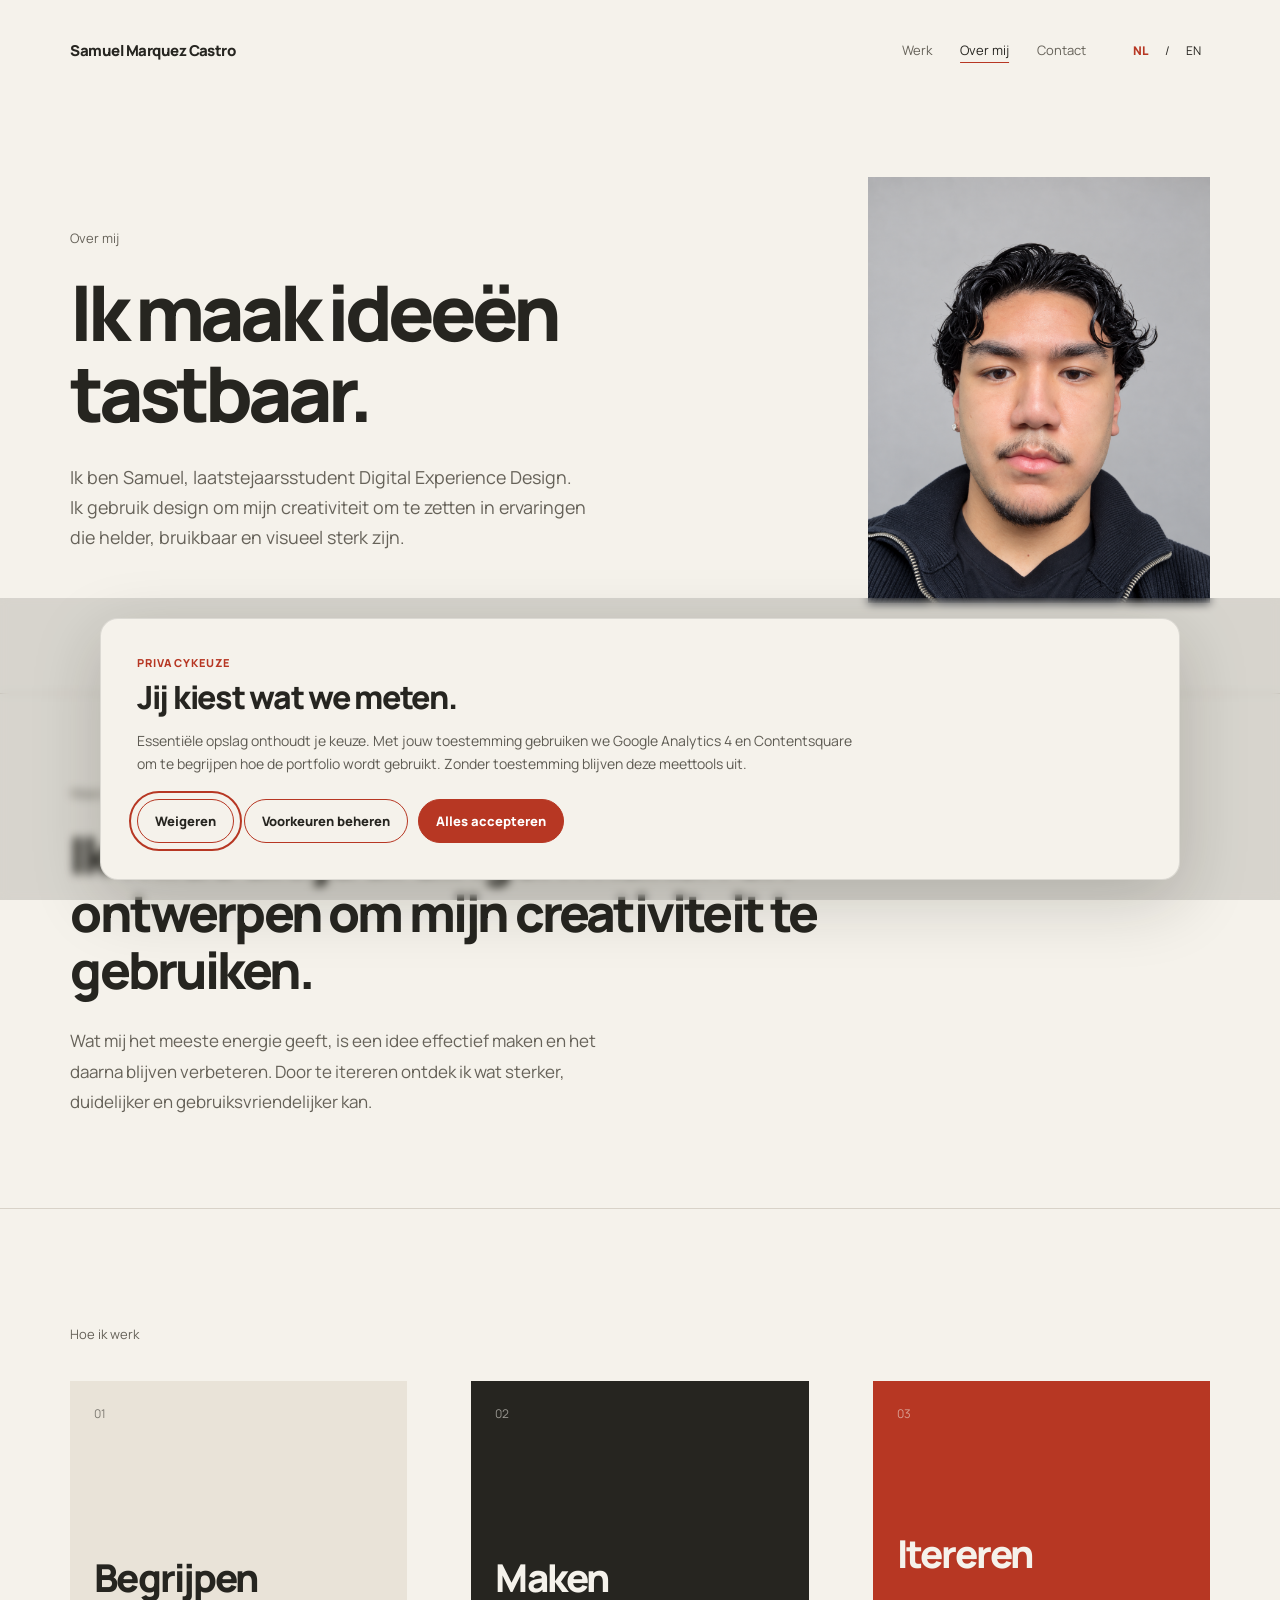
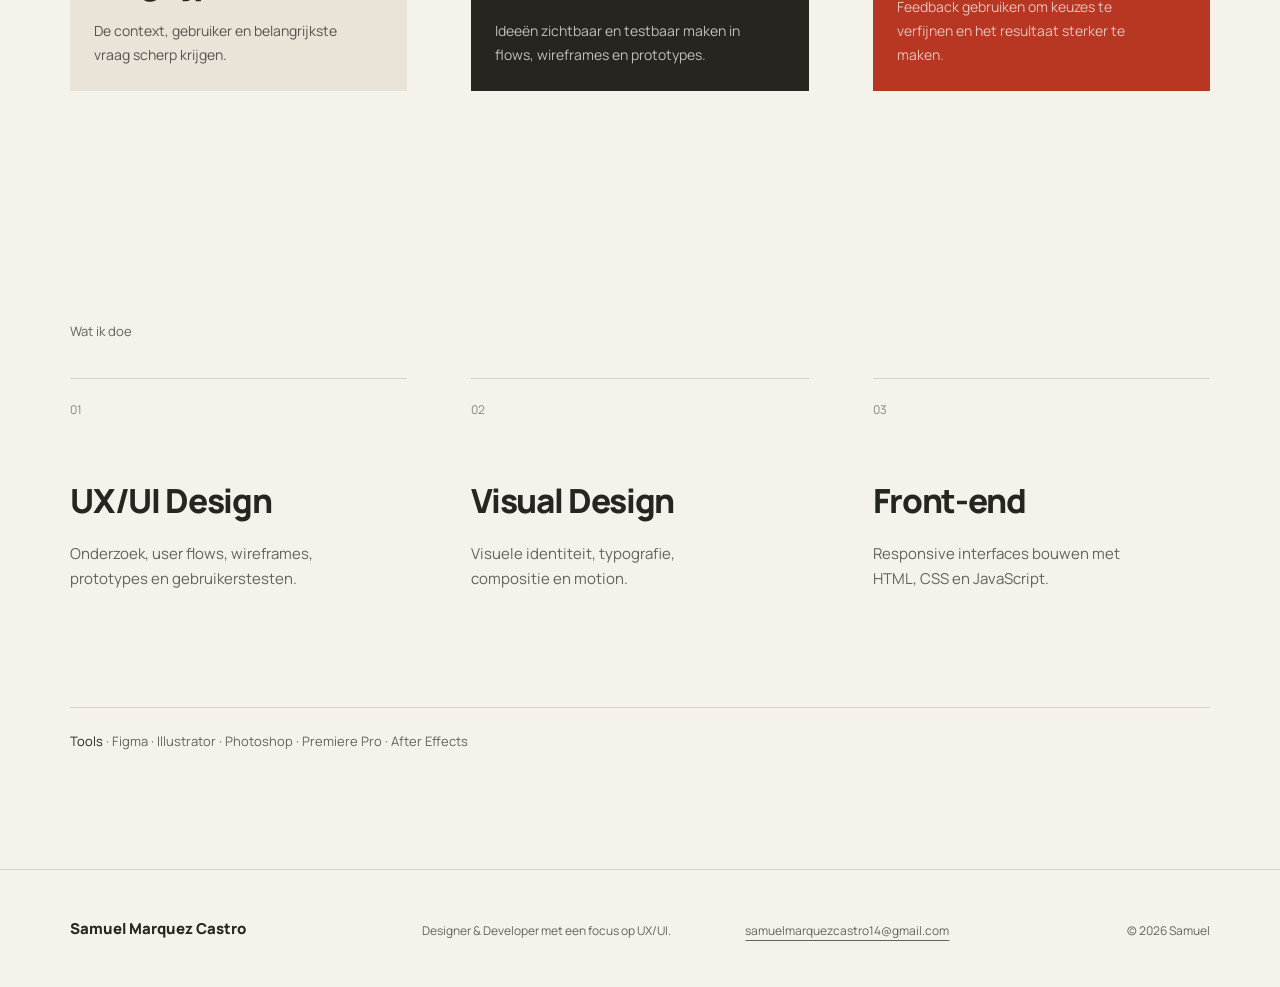
==== commit 75576676: "Add cookie consent banner and gate analytics behind opt-in" ====
--- a/about.html
+++ b/about.html
@@ -3,13 +3,30 @@
 <head>
   <meta charset="utf-8">
   <meta name="viewport" content="width=device-width, initial-scale=1">
-  <meta name="description" content="Over Samuel Marquez Castro, Designer & Developer met een focus op UX/UI.">
+  <meta name="description" content="Ik ben Samuel, UX/UI designer en creative developer. Ik werk iteratief, vraag feedback en vertaal inzichten naar duidelijke digitale ervaringen.">
+  <link rel="alternate" hreflang="nl-BE" href="https://samuelmarquezcastro.github.io/Portfolio/about.html?lang=nl">
+  <link rel="alternate" hreflang="en" href="https://samuelmarquezcastro.github.io/Portfolio/about.html?lang=en">
+  <link rel="alternate" hreflang="x-default" href="https://samuelmarquezcastro.github.io/Portfolio/about.html?lang=nl">
+  <meta property="og:type" content="website">
+  <meta property="og:site_name" content="Samuel Marquez Castro">
+  <meta property="og:title" content="Over Samuel | UX/UI designer &amp; creative developer">
+  <meta property="og:description" content="Ik ben Samuel, UX/UI designer en creative developer. Ik werk iteratief, vraag feedback en vertaal inzichten naar duidelijke digitale ervaringen.">
+  <meta property="og:url" content="https://samuelmarquezcastro.github.io/Portfolio/about.html?lang=nl">
+  <meta property="og:image" content="https://samuelmarquezcastro.github.io/Portfolio/assets/images/samuel-portrait.png">
+  <meta property="og:image:alt" content="Portret van Samuel Marquez Castro">
+  <meta property="og:locale" content="nl_BE">
+  <meta property="og:locale:alternate" content="en_GB">
+  <meta name="twitter:card" content="summary_large_image">
+  <meta name="twitter:title" content="Over Samuel | UX/UI designer &amp; creative developer">
+  <meta name="twitter:description" content="Ik ben Samuel, UX/UI designer en creative developer. Ik werk iteratief, vraag feedback en vertaal inzichten naar duidelijke digitale ervaringen.">
+  <meta name="twitter:image" content="https://samuelmarquezcastro.github.io/Portfolio/assets/images/samuel-portrait.png">
   <meta name="theme-color" content="#f5f2eb">
-  <title>Over mij | Samuel Marquez Castro</title>
+  <title>Over Samuel | UX/UI designer &amp; creative developer</title>
   <link rel="icon" href="assets/favicon.png" type="image/png">
   <link rel="preload" href="assets/fonts/manrope-bold.ttf" as="font" type="font/ttf" crossorigin>
   <link rel="stylesheet" href="css/style.css?v=26">
-  <script src="js/main.js?v=22" defer></script>
+  <link rel="stylesheet" href="css/cookie-consent.css?v=1">
+  <script src="js/main.js?v=24" defer></script>
 </head>
 <body data-page="about">
   <a class="skip-link" href="#main" data-i18n="skip">Naar de inhoud</a>
--- a/css/cookie-consent.css
+++ b/css/cookie-consent.css
@@ -0,0 +1,167 @@
+.cookie-consent[hidden],
+.cookie-consent__settings[hidden],
+.cookie-consent__actions [hidden],
+.cookie-consent__manage-link[hidden] {
+  display: none !important;
+}
+
+.cookie-consent {
+  position: fixed;
+  z-index: 1000;
+  inset: auto 0 0;
+  padding: 20px var(--gutter) max(20px, env(safe-area-inset-bottom));
+  background: rgb(38 37 32 / 14%);
+  backdrop-filter: blur(5px);
+}
+
+.cookie-consent__panel {
+  width: min(100%, 1080px);
+  margin-inline: auto;
+  padding: clamp(22px, 3vw, 36px);
+  border: 1px solid rgb(38 37 32 / 12%);
+  border-radius: 18px;
+  background: var(--background, #f5f2eb);
+  color: var(--text, #262520);
+  box-shadow: 0 20px 70px rgb(24 23 20 / 20%);
+}
+
+.cookie-consent__copy { max-width: 720px; }
+.cookie-consent__eyebrow {
+  margin: 0 0 8px;
+  color: var(--accent, #b73723);
+  font-size: 11px;
+  font-weight: 800;
+  letter-spacing: .1em;
+  text-transform: uppercase;
+}
+.cookie-consent h2 {
+  margin: 0;
+  font-size: clamp(23px, 3vw, 32px);
+  line-height: 1.2;
+  letter-spacing: -.04em;
+}
+.cookie-consent__intro,
+.cookie-consent__settings-intro {
+  margin: 12px 0 0;
+  color: #5e5b53;
+  font-size: 14px;
+  line-height: 1.65;
+}
+.cookie-consent__settings { margin-top: 22px; }
+.cookie-consent__settings h3 { margin: 0; font-size: 17px; }
+.cookie-consent__category {
+  display: flex;
+  align-items: center;
+  justify-content: space-between;
+  gap: 20px;
+  margin-top: 14px;
+  padding: 15px 16px;
+  border: 1px solid rgb(38 37 32 / 12%);
+  border-radius: 12px;
+  background: rgb(255 255 255 / 42%);
+}
+.cookie-consent__category strong { display: block; font-size: 14px; }
+.cookie-consent__category p,
+.cookie-consent__analytics-description,
+.cookie-consent__services {
+  display: block;
+  margin: 4px 0 0;
+  color: #625f57;
+  font-size: 12px;
+  line-height: 1.5;
+}
+.cookie-consent__always-on { flex: 0 0 auto; color: #625f57; font-size: 12px; }
+.cookie-consent__category--toggle { cursor: pointer; }
+.cookie-consent__analytics-toggle {
+  position: absolute;
+  width: 1px;
+  height: 1px;
+  opacity: 0;
+}
+.cookie-consent__switch {
+  position: relative;
+  flex: 0 0 44px;
+  width: 44px;
+  height: 26px;
+  border-radius: 99px;
+  background: #a5a198;
+  transition: background-color .18s ease;
+}
+.cookie-consent__switch::after {
+  position: absolute;
+  top: 3px;
+  left: 3px;
+  width: 20px;
+  height: 20px;
+  border-radius: 50%;
+  background: #fff;
+  content: '';
+  transition: transform .18s ease;
+}
+.cookie-consent__analytics-toggle:checked + .cookie-consent__switch { background: var(--accent, #b73723); }
+.cookie-consent__analytics-toggle:checked + .cookie-consent__switch::after { transform: translateX(18px); }
+.cookie-consent__analytics-toggle:focus-visible + .cookie-consent__switch {
+  outline: 2px solid var(--accent, #b73723);
+  outline-offset: 4px;
+}
+.cookie-consent__actions {
+  display: flex;
+  flex-wrap: wrap;
+  gap: 10px;
+  margin-top: 24px;
+}
+.cookie-consent__button,
+.cookie-consent__manage-link {
+  min-height: 44px;
+  padding: 11px 17px;
+  border: 1px solid var(--accent, #b73723);
+  border-radius: 999px;
+  font: inherit;
+  font-size: 13px;
+  font-weight: 800;
+  cursor: pointer;
+  transition: background-color .18s ease, color .18s ease, transform .18s ease;
+}
+.cookie-consent__button:hover,
+.cookie-consent__manage-link:hover { transform: translateY(-1px); }
+.cookie-consent__button--reject,
+.cookie-consent__button--manage {
+  background: transparent;
+  color: var(--text, #262520);
+}
+.cookie-consent__button--accept {
+  background: var(--accent, #b73723);
+  color: #fff;
+}
+.cookie-consent__button--reject:hover,
+.cookie-consent__button--manage:hover { background: rgb(183 55 35 / 8%); }
+.cookie-consent__button--accept:hover { background: #982b1b; }
+.cookie-consent__status { position: absolute; width: 1px; height: 1px; overflow: hidden; clip: rect(0, 0, 0, 0); white-space: nowrap; }
+.cookie-consent__manage-link {
+  position: fixed;
+  z-index: 999;
+  right: max(18px, env(safe-area-inset-right));
+  bottom: max(18px, env(safe-area-inset-bottom));
+  background: var(--background, #f5f2eb);
+  color: var(--text, #262520);
+  box-shadow: 0 5px 20px rgb(24 23 20 / 14%);
+}
+.cookie-consent__manage-link:hover { background: #fff; }
+
+@media (max-width: 620px) {
+  .cookie-consent { padding: 10px 10px max(10px, env(safe-area-inset-bottom)); }
+  .cookie-consent__panel { max-height: min(88dvh, 760px); overflow: auto; padding: 21px 18px; border-radius: 15px; }
+  .cookie-consent__actions { display: grid; grid-template-columns: 1fr; gap: 8px; margin-top: 19px; }
+  .cookie-consent__button { width: 100%; }
+  .cookie-consent__button--accept { grid-row: 1; }
+  .cookie-consent__button--reject { grid-row: 2; }
+  .cookie-consent__button--manage { grid-row: 3; }
+  .cookie-consent__manage-link { right: 12px; bottom: max(12px, env(safe-area-inset-bottom)); }
+}
+
+@media (prefers-reduced-motion: reduce) {
+  .cookie-consent__button,
+  .cookie-consent__manage-link,
+  .cookie-consent__switch,
+  .cookie-consent__switch::after { transition: none; }
+}
